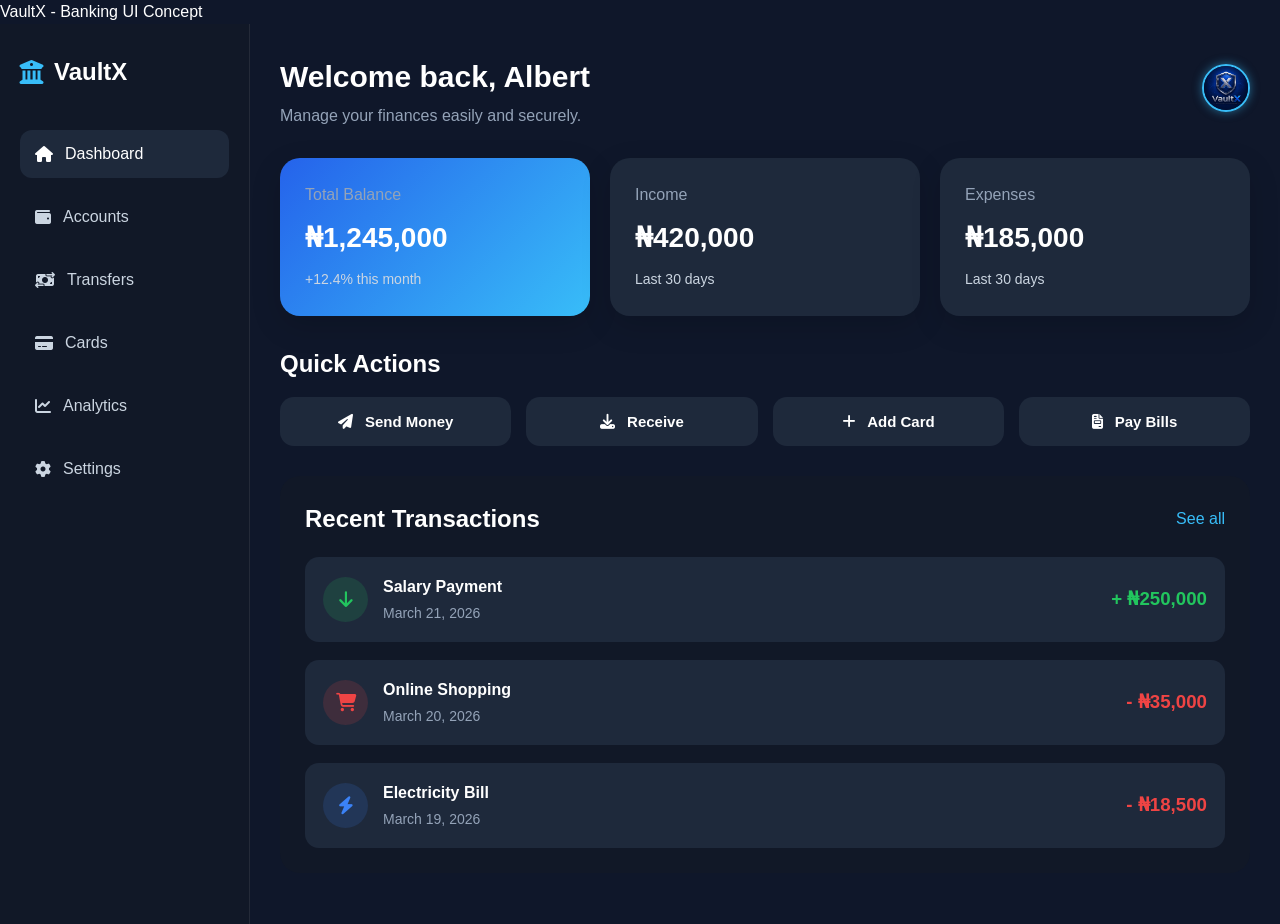
==== index.html @ 0bc34958 "Update index.html" ====
<!DOCTYPE html>
<html lang="en">
<head>
  <meta charset="UTF-8" />
  <meta name="viewport" content="width=device-width, initial-scale=1.0" /
  <title>VaultX - Banking UI Concept</title>
  <link rel="stylesheet" href="style.css" />
  <link rel="stylesheet" href="https://cdnjs.cloudflare.com/ajax/libs/font-awesome/6.5.0/css/all.min.css">
</head>
<body>

  <div class="dashboard">

    <!-- Sidebar -->
    <aside class="sidebar">
      <div class="logo">
        <i class="fa-solid fa-building-columns"></i>
        <h2>VaultX</h2>
      </div>

      <nav>
       <ul>
  <li class="active">
    <a href="#">
      <i class="fa-solid fa-house"></i>
      <span>Dashboard</span>
    </a>
  </li>

  <li>
    <a href="#">
      <i class="fa-solid fa-wallet"></i>
      <span>Accounts</span>
    </a>
  </li>

  <li>
    <a href="#">
      <i class="fa-solid fa-money-bill-transfer"></i>
      <span>Transfers</span>
    </a>
  </li>

  <li>
    <a href="#">
      <i class="fa-solid fa-credit-card"></i>
      <span>Cards</span>
    </a>
  </li>

  <li>
    <a href="#">
      <i class="fa-solid fa-chart-line"></i>
      <span>Analytics</span>
    </a>
  </li>

  <li>
    <a href="#">
      <i class="fa-solid fa-gear"></i>
      <span>Settings</span>
    </a>
  </li>
</ul>
      </nav>
    </aside>

    <!-- Main Content -->
    <main class="main-content">

      <!-- Topbar -->
      <header class="topbar">
        <div class="topbar-text">
          <h1>Welcome back, Albert</h1>
          <p>Manage your finances easily and securely.</p>
        </div>

       <div class="profile">
  <img src="VaultX logo.png" alt="Albert">
</div>
      </header>

      <!-- Balance Cards -->
      <section id="dashboard" class="cards">
        <div class="card primary">
          <p>Total Balance</p>
          <h2>₦1,245,000</h2>
          <span>+12.4% this month</span>
        </div>

        <div class="card" id="accounts">
          <p>Income</p>
          <h2>₦420,000</h2>
          <span>Last 30 days</span>
        </div>

        <div class="card" id="analytics">
          <p>Expenses</p>
          <h2>₦185,000</h2>
          <span>Last 30 days</span>
        </div>
      </section>

      <!-- Quick Actions -->
      <section id="transfers" class="quick-actions">
        <h2>Quick Actions</h2>
        <div class="action-buttons">
          <button><i class="fa-solid fa-paper-plane"></i> Send Money</button>
          <button><i class="fa-solid fa-download"></i> Receive</button>
          <button id="cards"><i class="fa-solid fa-plus"></i> Add Card</button>
          <button id="settings"><i class="fa-solid fa-file-invoice"></i> Pay Bills</button>
        </div>
      </section>

      <!-- Transactions -->
      <section class="transactions">
        <div class="section-title">
          <h2>Recent Transactions</h2>
          <a href="#">See all</a>
        </div>

        <div class="transaction-list">
          <div class="transaction">
            <div class="left">
              <div class="icon green"><i class="fa-solid fa-arrow-down"></i></div>
              <div>
                <h4>Salary Payment</h4>
                <p>March 21, 2026</p>
              </div>
            </div>
            <h3 class="amount plus">+ ₦250,000</h3>
          </div>

          <div class="transaction">
            <div class="left">
              <div class="icon red"><i class="fa-solid fa-cart-shopping"></i></div>
              <div>
                <h4>Online Shopping</h4>
                <p>March 20, 2026</p>
              </div>
            </div>
            <h3 class="amount minus">- ₦35,000</h3>
          </div>

          <div class="transaction">
            <div class="left">
              <div class="icon blue"><i class="fa-solid fa-bolt"></i></div>
              <div>
                <h4>Electricity Bill</h4>
                <p>March 19, 2026</p>
              </div>
            </div>
            <h3 class="amount minus">- ₦18,500</h3>
          </div>
        </div>
      </section>

    </main>
  </div>

</body>
</html>
---- style.css ----
*{
  margin: 0;
  padding: 0;
  box-sizing: border-box;
}

body{
  font-family: 'Segoe UI', sans-serif;
  background: #0f172a;
  color: #fff;
  line-height: 1.5;
}

.dashboard{
  display: flex;
  min-height: 100vh;
}

/* Sidebar */
.sidebar{
  width: 250px;
  background: #111827;
  padding: 30px 20px;
  border-right: 1px solid rgba(255,255,255,0.08);
}

.logo{
  display: flex;
  align-items: center;
  gap: 10px;
  margin-bottom: 40px;
}

.logo i{
  font-size: 24px;
  color: #38bdf8;
}

.logo h2{
  font-size: 24px;
}

.sidebar nav ul{
  list-style: none;
}

.sidebar nav ul li{
  margin-bottom: 15px;
}

.sidebar nav ul li a{
  text-decoration: none;
  color: #cbd5e1;
  display: flex;
  align-items: center;
  gap: 12px;
  padding: 12px 15px;
  border-radius: 12px;
  transition: 0.3s ease;
}

.sidebar nav ul li a:hover,
.sidebar nav ul li.active a{
  background: #1e293b;
  color: #fff;
}

/* Main Content */
.main-content{
  flex: 1;
  padding: 30px;
}

/* Topbar */
.topbar{
  display: flex;
  justify-content: space-between;
  align-items: center;
  margin-bottom: 30px;
}

.topbar h1{
  font-size: 30px;
  margin-bottom: 5px;
}

.topbar p{
  color: #94a3b8;
}

.profile img{
  width: 45px;
  height: 45px;
  border-radius: 50%;
  object-fit: cover;
}

/* Cards */
.cards{
  display: grid;
  grid-template-columns: repeat(3, 1fr);
  gap: 20px;
  margin-bottom: 30px;
}

.card{
  background: #1e293b;
  padding: 25px;
  border-radius: 20px;
  box-shadow: 0 10px 30px rgba(0,0,0,0.15);
  transition: 0.3s ease;
}

.card:hover{
  transform: translateY(-4px);
  box-shadow: 0 14px 35px rgba(0,0,0,0.22);
}

.card p{
  color: #94a3b8;
  margin-bottom: 10px;
}

.card h2{
  font-size: 28px;
  margin-bottom: 8px;
}

.card span{
  font-size: 14px;
  color: #cbd5e1;
}

.card.primary{
  background: linear-gradient(135deg, #2563eb, #38bdf8);
}

/* Quick Actions */
.quick-actions{
  margin-bottom: 30px;
}

.quick-actions h2{
  margin-bottom: 15px;
}

.action-buttons{
  display: grid;
  grid-template-columns: repeat(4, 1fr);
  gap: 15px;
}

.action-buttons button{
  border: none;
  background: #1e293b;
  color: #fff;
  padding: 16px;
  border-radius: 14px;
  cursor: pointer;
  transition: 0.3s ease;
  font-size: 15px;
  font-weight: 600;
}

.action-buttons button i{
  margin-right: 8px;
}

.action-buttons button:hover{
  background: #334155;
  transform: translateY(-3px);
}

/* Transactions */
.transactions{
  background: #111827;
  padding: 25px;
  border-radius: 20px;
}

.section-title{
  display: flex;
  justify-content: space-between;
  align-items: center;
  margin-bottom: 20px;
}

.section-title a{
  text-decoration: none;
  color: #38bdf8;
}

.transaction-list{
  display: flex;
  flex-direction: column;
  gap: 18px;
}

.transaction{
  display: flex;
  justify-content: space-between;
  align-items: center;
  background: #1e293b;
  padding: 18px;
  border-radius: 14px;
  transition: 0.3s ease;
}

.transaction:hover{
  transform: translateY(-3px);
  box-shadow: 0 10px 25px rgba(0,0,0,0.18);
}

.left{
  display: flex;
  align-items: center;
  gap: 15px;
}

.icon{
  width: 45px;
  height: 45px;
  border-radius: 50%;
  display: flex;
  align-items: center;
  justify-content: center;
  font-size: 18px;
}

.icon.green{
  background: rgba(34, 197, 94, 0.15);
  color: #22c55e;
}

.icon.red{
  background: rgba(239, 68, 68, 0.15);
  color: #ef4444;
}

.icon.blue{
  background: rgba(59, 130, 246, 0.15);
  color: #3b82f6;
}

.left h4{
  margin-bottom: 4px;
}

.left p{
  color: #94a3b8;
  font-size: 14px;
}

.amount.plus{
  color: #22c55e;
}

.amount.minus{
  color: #ef4444;
}

/* Responsive */
@media (max-width: 992px){
  .sidebar{
    width: 85px;
    padding: 25px 10px;
  }

  .logo h2,
  .sidebar nav ul li a span{
    display: none;
  }

  .sidebar nav ul li a{
    justify-content: center;
  }

  .cards{
    grid-template-columns: 1fr;
  }

  .action-buttons{
    grid-template-columns: repeat(2, 1fr);
  }
}

@media (max-width: 768px){
  .dashboard{
    flex-direction: column;
  }

  .sidebar{
    width: 100%;
    border-right: none;
    border-bottom: 1px solid rgba(255,255,255,0.08);
  }

  .sidebar nav ul{
    display: flex;
    flex-wrap: wrap;
    gap: 10px;
  }

  .sidebar nav ul li{
    margin-bottom: 0;
  }

  .sidebar nav ul li a{
    padding: 10px 14px;
  }

  .topbar{
    flex-direction: column;
    align-items: flex-start;
    gap: 15px;
  }

  .action-buttons{
    grid-template-columns: 1fr;
  }

  .transaction{
    flex-direction: column;
    align-items: flex-start;
    gap: 12px;
  }
}
.profile img{
  width: 48px;
  height: 48px;
  border-radius: 50%;
  object-fit: cover;
  border: 2px solid #38bdf8;
  box-shadow: 0 0 10px rgba(56,189,248,0.5);
}
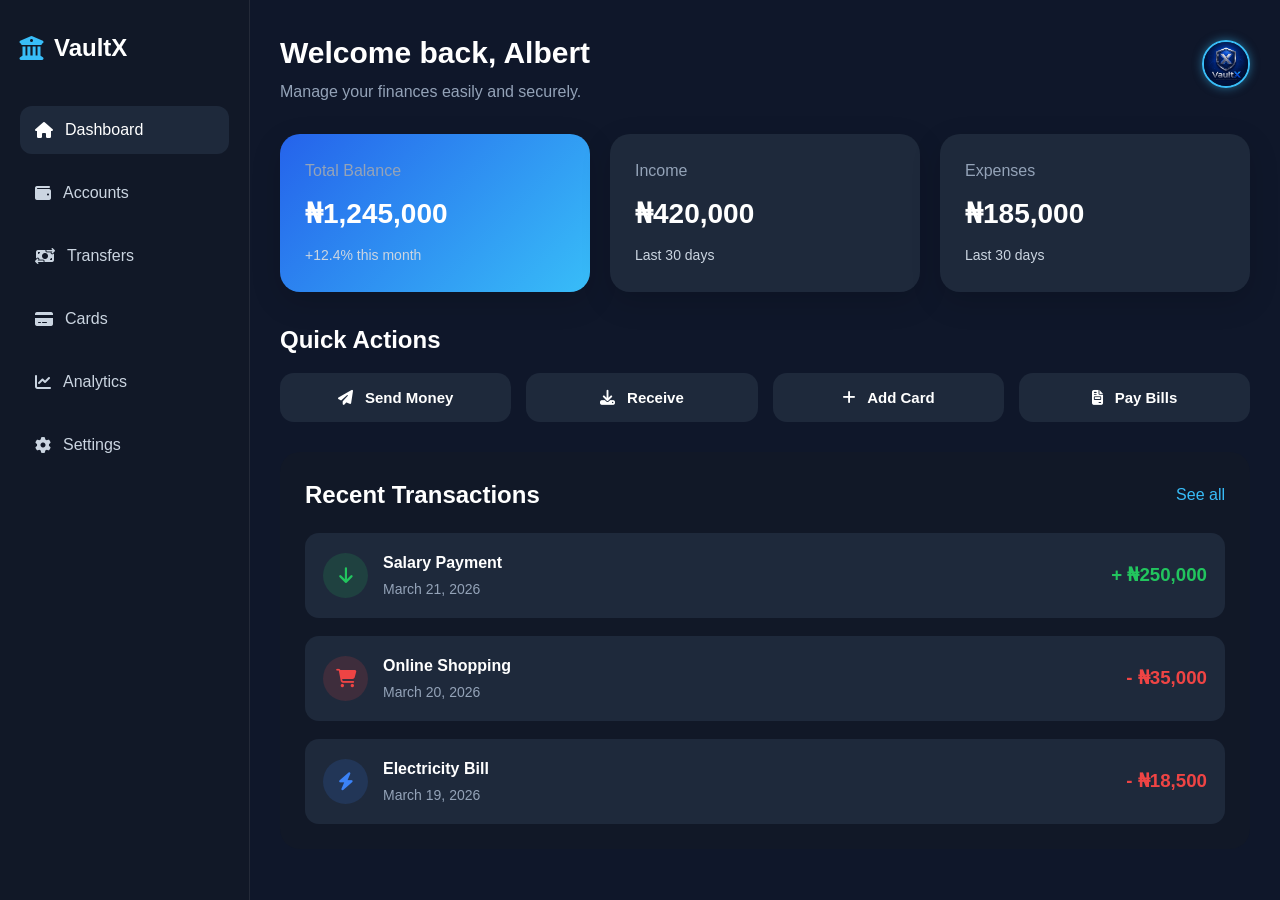
==== commit 73cfbba8: "Update index.html" ====
--- a/index.html
+++ b/index.html
@@ -2,7 +2,7 @@
 <html lang="en">
 <head>
   <meta charset="UTF-8" />
-  <meta name="viewport" content="width=device-width, initial-scale=1.0" /
+  <meta name="viewport" content="width=device-width, initial-scale=1.0" />
   <title>VaultX - Banking UI Concept</title>
   <link rel="stylesheet" href="style.css" />
   <link rel="stylesheet" href="https://cdnjs.cloudflare.com/ajax/libs/font-awesome/6.5.0/css/all.min.css">
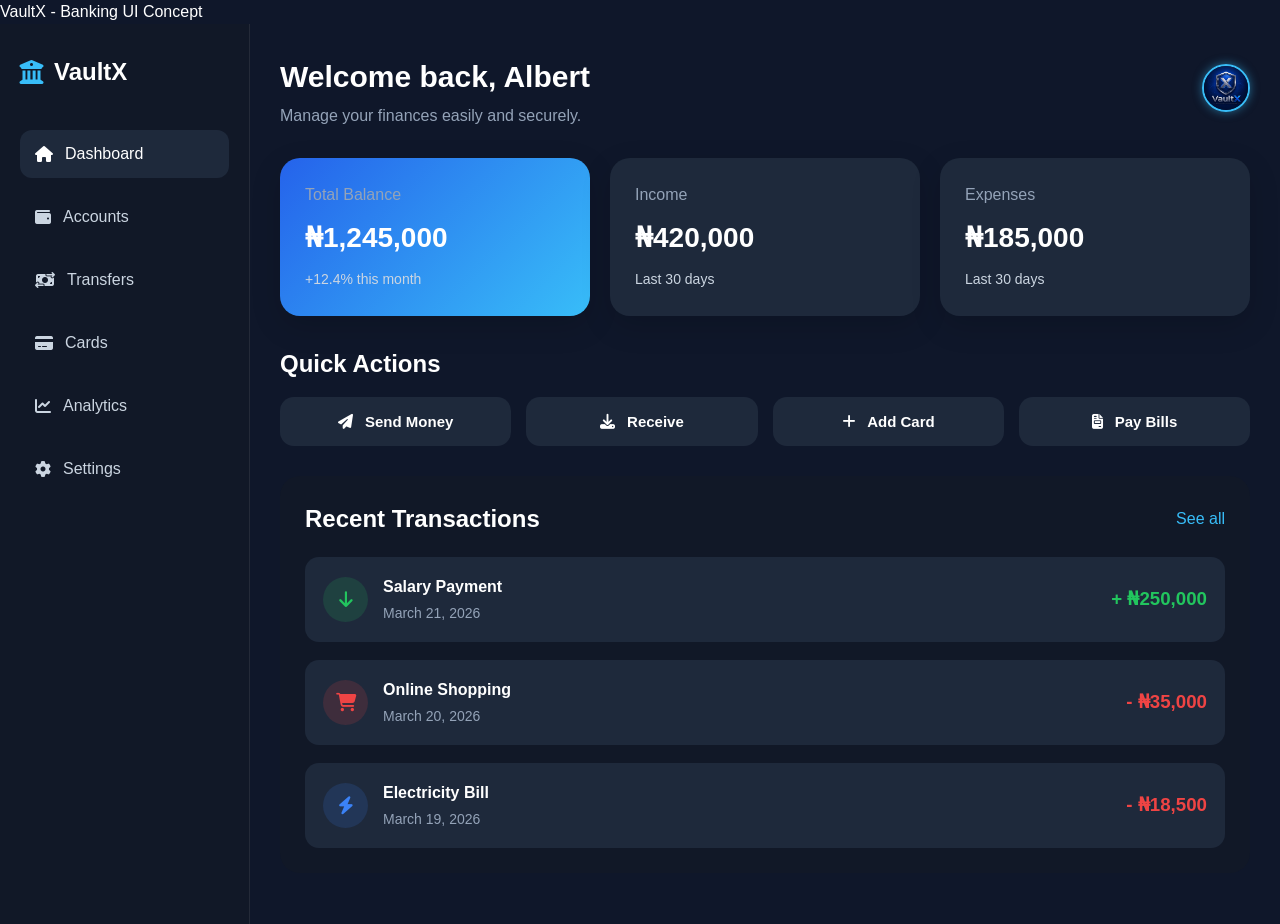
==== commit f65c14a7: "Update index.html" ====
--- a/index.html
+++ b/index.html
@@ -2,7 +2,7 @@
 <html lang="en">
 <head>
   <meta charset="UTF-8" />
-  <meta name="viewport" content="width=device-width, initial-scale=1.0" />
+  <meta name="viewport" content="width=device-width, initial-scale=1.0" /
   <title>VaultX - Banking UI Concept</title>
   <link rel="stylesheet" href="style.css" />
   <link rel="stylesheet" href="https://cdnjs.cloudflare.com/ajax/libs/font-awesome/6.5.0/css/all.min.css">
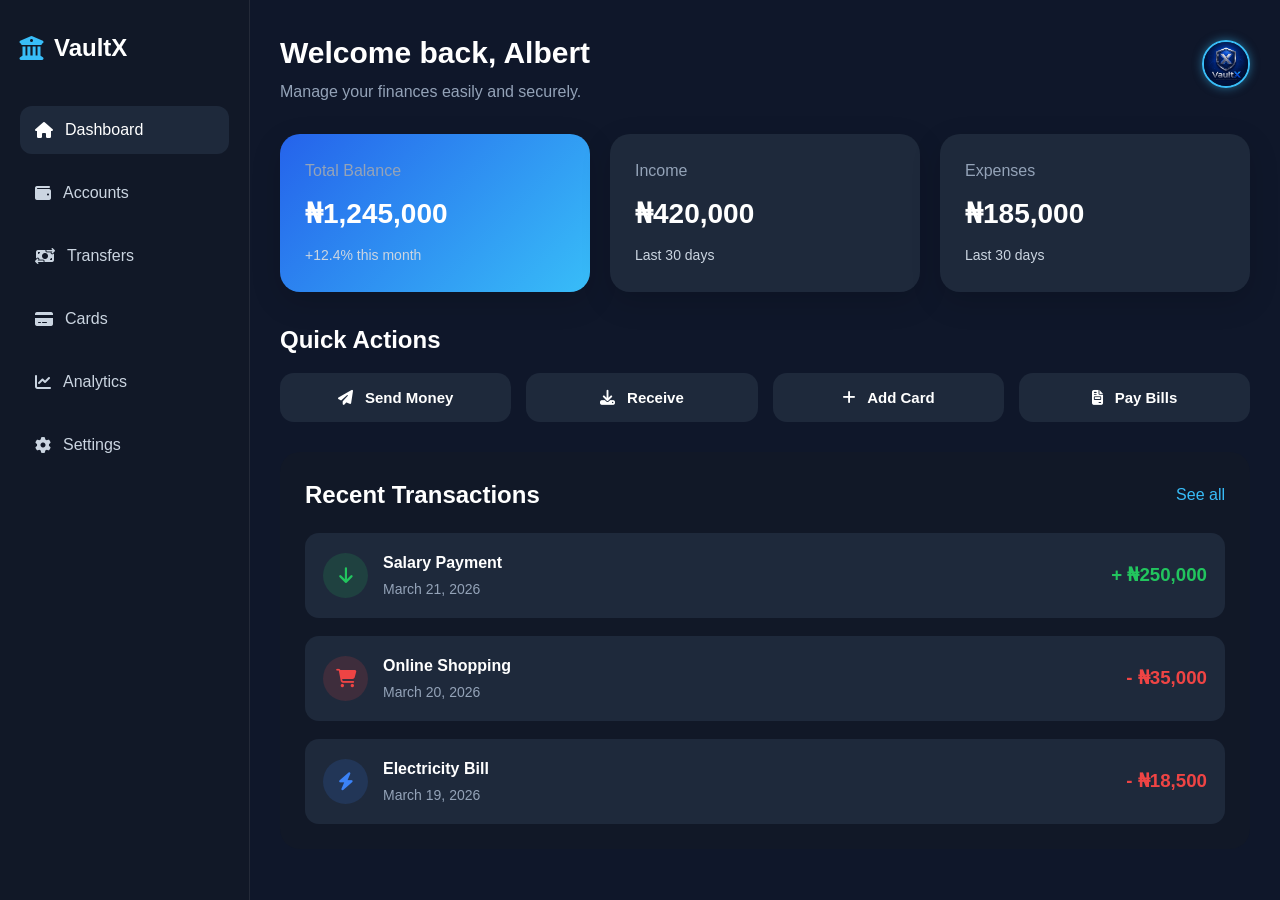
==== commit 4d71df61: "Update index.html" ====
--- a/index.html
+++ b/index.html
@@ -2,7 +2,7 @@
 <html lang="en">
 <head>
   <meta charset="UTF-8" />
-  <meta name="viewport" content="width=device-width, initial-scale=1.0" /
+  <meta name="viewport" content="width=device-width, initial-scale=1.0" />
   <title>VaultX - Banking UI Concept</title>
   <link rel="stylesheet" href="style.css" />
   <link rel="stylesheet" href="https://cdnjs.cloudflare.com/ajax/libs/font-awesome/6.5.0/css/all.min.css">
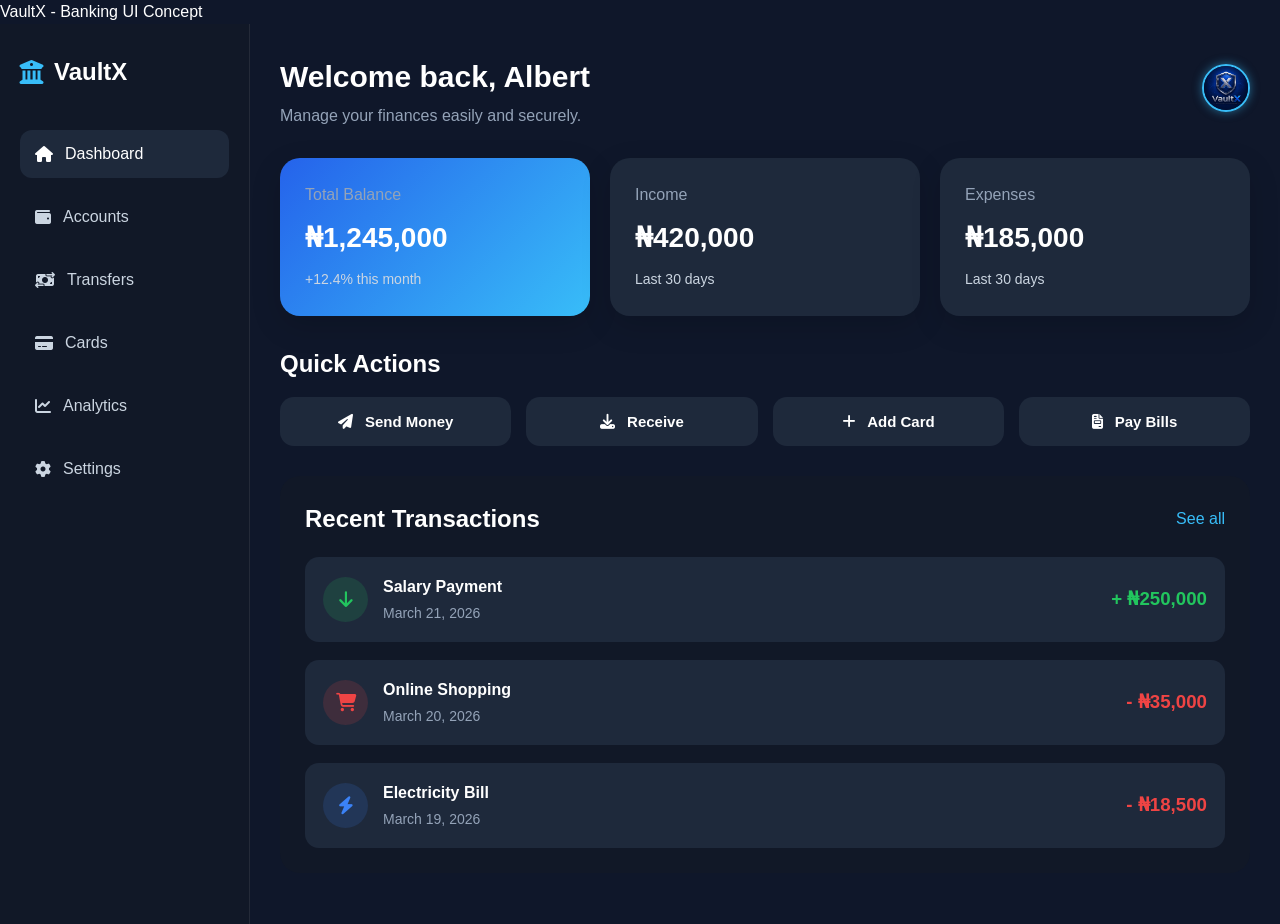
==== commit b8146516: "Update index.html" ====
--- a/index.html
+++ b/index.html
@@ -2,7 +2,7 @@
 <html lang="en">
 <head>
   <meta charset="UTF-8" />
-  <meta name="viewport" content="width=device-width, initial-scale=1.0" />
+  <meta name="viewport" content="width=device-width, initial-scale=1.0" /
   <title>VaultX - Banking UI Concept</title>
   <link rel="stylesheet" href="style.css" />
   <link rel="stylesheet" href="https://cdnjs.cloudflare.com/ajax/libs/font-awesome/6.5.0/css/all.min.css">
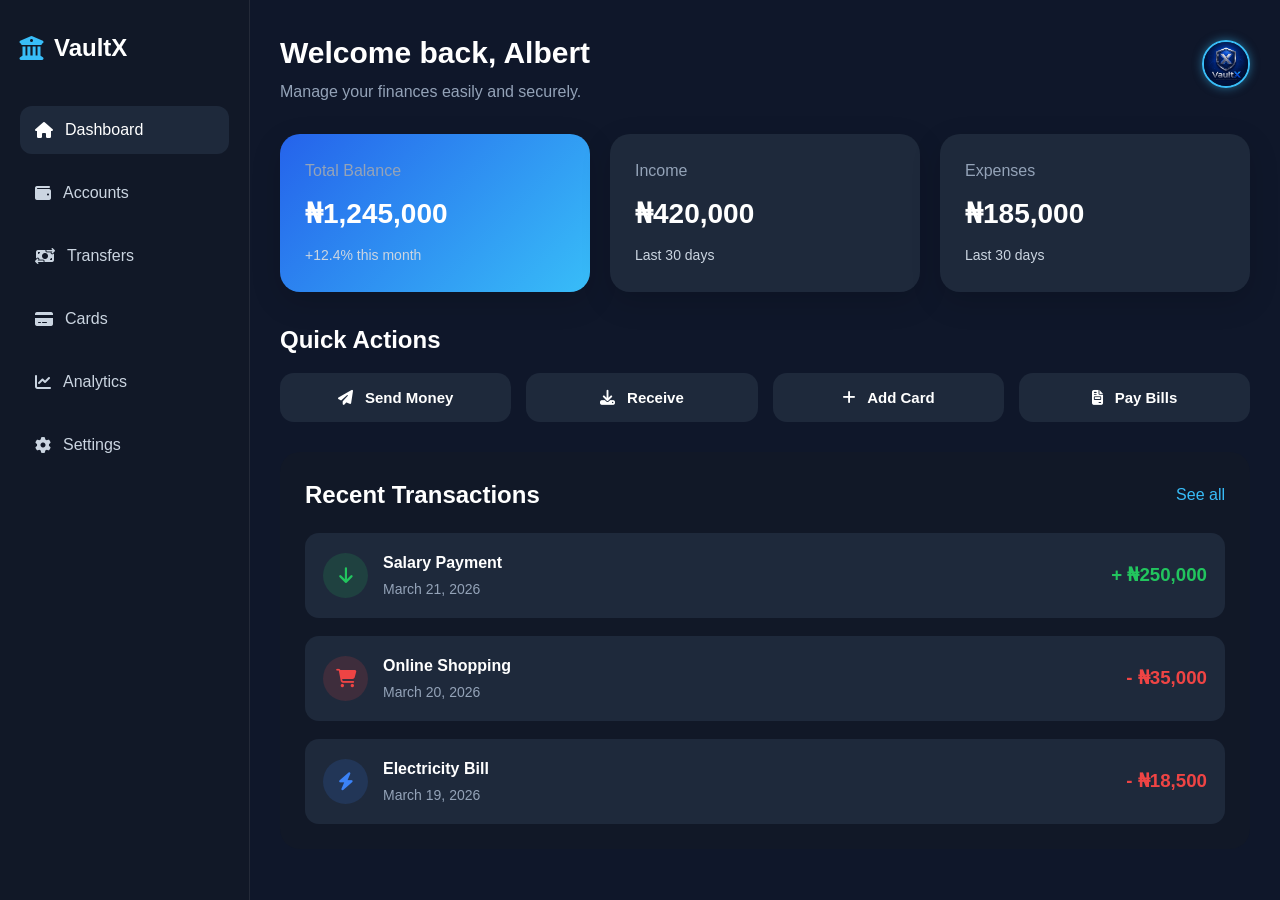
==== commit 56c65880: "Update index.html" ====
--- a/index.html
+++ b/index.html
@@ -2,7 +2,7 @@
 <html lang="en">
 <head>
   <meta charset="UTF-8" />
-  <meta name="viewport" content="width=device-width, initial-scale=1.0" /
+  <meta name="viewport" content="width=device-width, initial-scale=1.0" />
   <title>VaultX - Banking UI Concept</title>
   <link rel="stylesheet" href="style.css" />
   <link rel="stylesheet" href="https://cdnjs.cloudflare.com/ajax/libs/font-awesome/6.5.0/css/all.min.css">
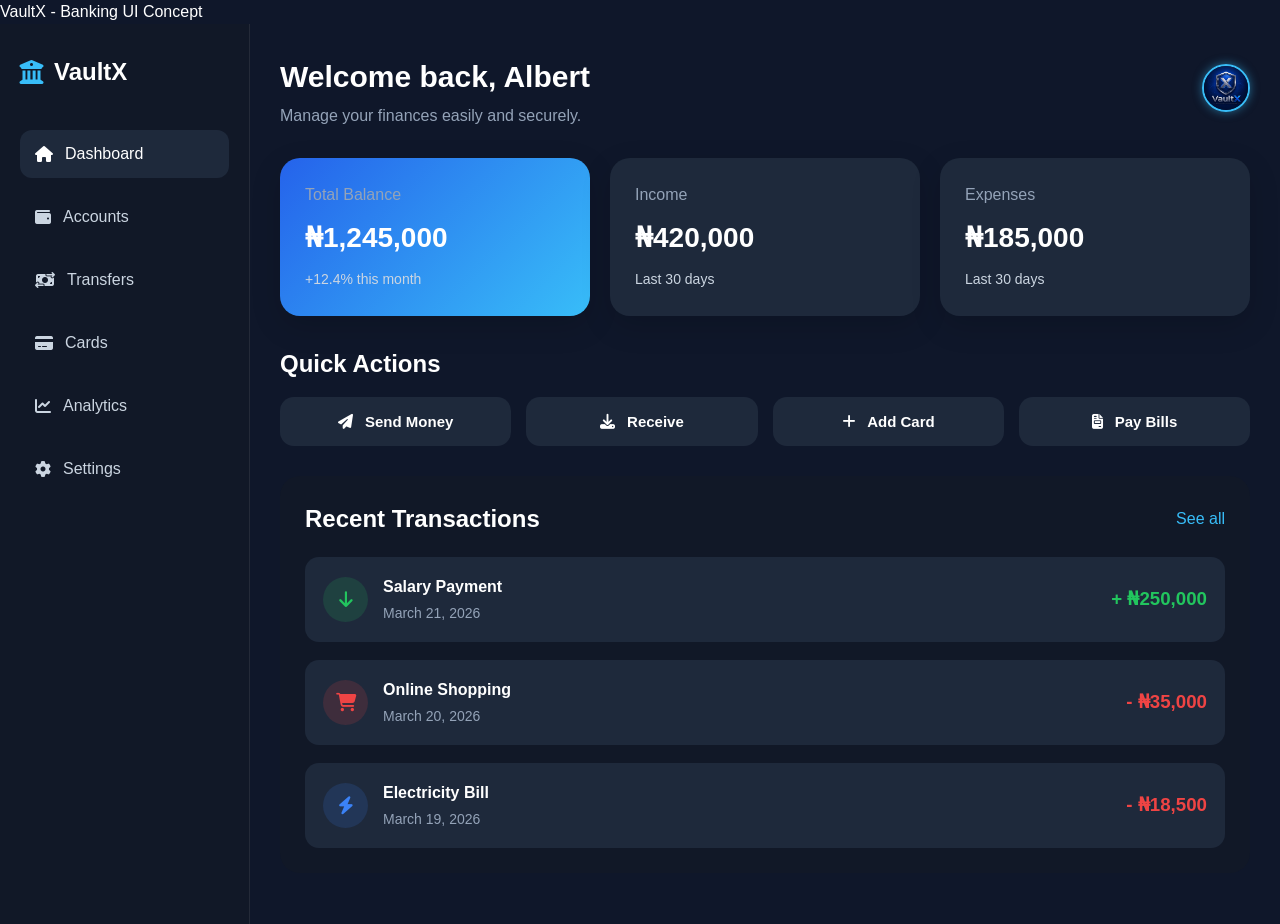
==== commit c839b26e: "Update index.html" ====
--- a/index.html
+++ b/index.html
@@ -2,7 +2,7 @@
 <html lang="en">
 <head>
   <meta charset="UTF-8" />
-  <meta name="viewport" content="width=device-width, initial-scale=1.0" />
+  <meta name="viewport" content="width=device-width, initial-scale=1.0" /
   <title>VaultX - Banking UI Concept</title>
   <link rel="stylesheet" href="style.css" />
   <link rel="stylesheet" href="https://cdnjs.cloudflare.com/ajax/libs/font-awesome/6.5.0/css/all.min.css">
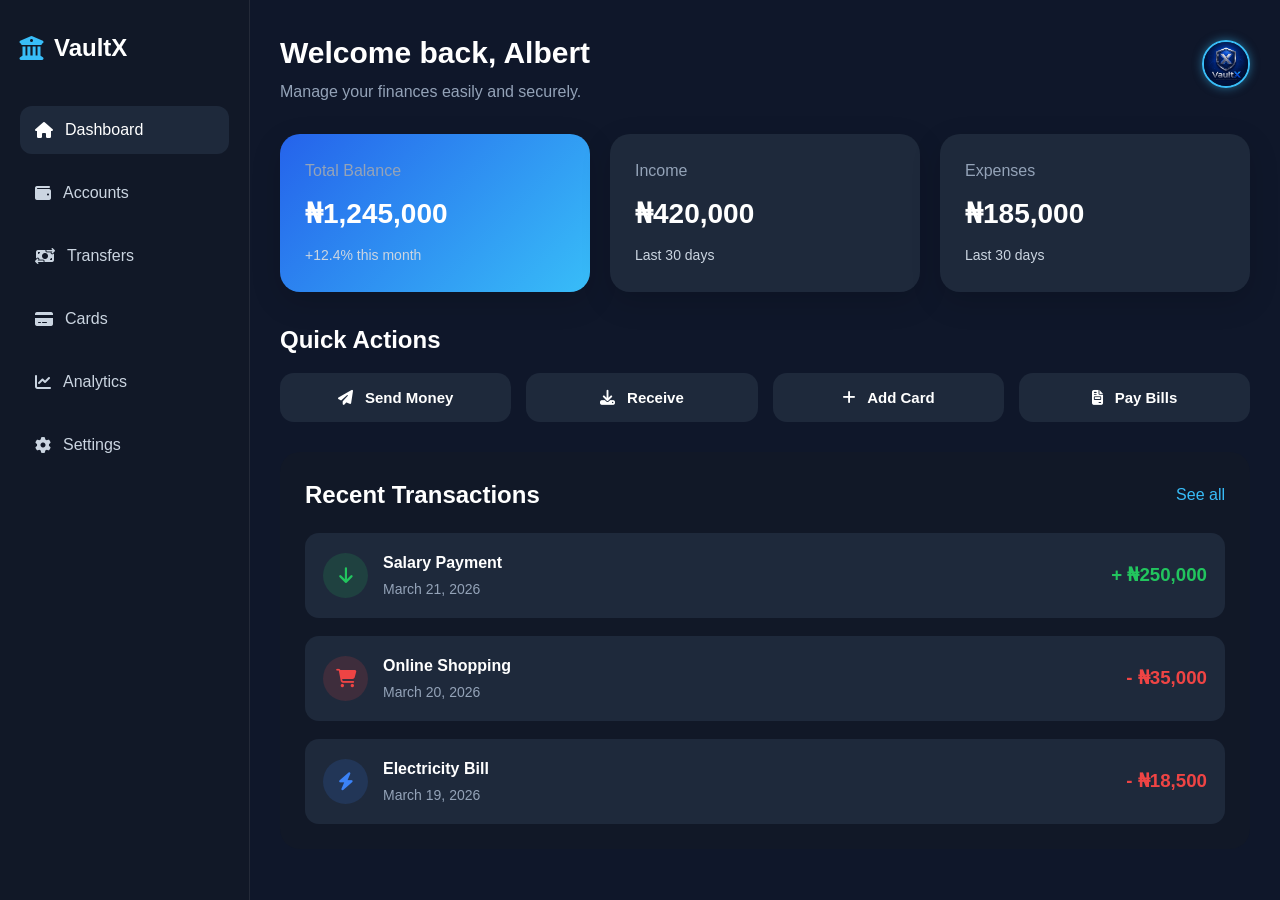
==== commit 4c199454: "Update index.html" ====
--- a/index.html
+++ b/index.html
@@ -2,7 +2,7 @@
 <html lang="en">
 <head>
   <meta charset="UTF-8" />
-  <meta name="viewport" content="width=device-width, initial-scale=1.0" /
+  <meta name="viewport" content="width=device-width, initial-scale=1.0" />
   <title>VaultX - Banking UI Concept</title>
   <link rel="stylesheet" href="style.css" />
   <link rel="stylesheet" href="https://cdnjs.cloudflare.com/ajax/libs/font-awesome/6.5.0/css/all.min.css">
